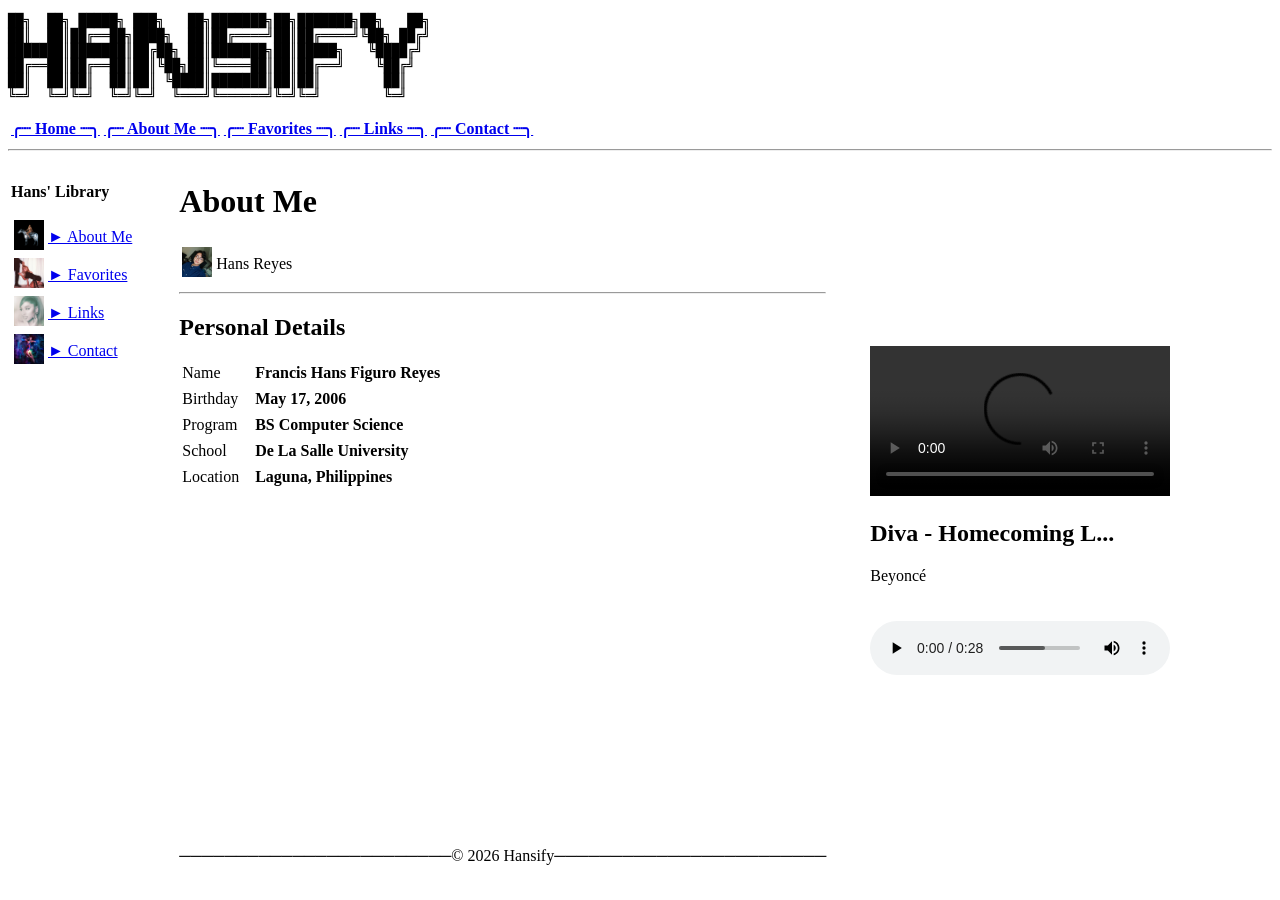
==== about.html @ 24eb2479 "ADDED: Everything" ====
<!doctype html>
<html lang="en">
  <head>
    <meta charset="UTF-8" />
    <meta name="viewport" content="width=device-width, initial-scale=1.0" />
    <title>Hansify - About</title>
  </head>
  <body>
    <!-- NAVIGATION -->
    <pre>
██╗  ██╗ █████╗ ███╗   ██╗███████╗██╗███████╗██╗   ██╗
██║  ██║██╔══██╗████╗  ██║██╔════╝██║██╔════╝╚██╗ ██╔╝
███████║███████║██╔██╗ ██║███████╗██║█████╗   ╚████╔╝
██╔══██║██╔══██║██║╚██╗██║╚════██║██║██╔══╝    ╚██╔╝
██║  ██║██║  ██║██║ ╚████║███████║██║██║        ██║
╚═╝  ╚═╝╚═╝  ╚═╝╚═╝  ╚═══╝╚══════╝╚═╝╚═╝        ╚═╝</pre>
    <nav>
        <table>
            <tr>
                <th><a href="index.html">╭┈ Home ┈╮</a></th>
                <th><a href="about.html">╭┈ About Me ┈╮</a></th>
                <th><a href="favorites.html">╭┈ Favorites ┈╮</a></th>
                <th><a href="links.html">╭┈ Links ┈╮</a></th>
                <th><a href="contact.html">╭┈ Contact ┈╮</a></th>
            </tr>
        </table>
    </nav>

    <hr>

    <table border="0">
        <!-- LEFT SIDE -->
        <td>
            <p><strong>Hans' Library</strong></p>

            <table>
                <tr>
                    <td><img src="images/aboutme.png" alt="About Me" width="30"></td>
                    <td><a href="about.html">► About Me</a></td>
                </tr>
                <tr>
                    <td><img src="images/favorites.png" alt="Favorites" width="30"></td>
                    <td><a href="favorites.html">► Favorites</a></td>
                </tr>
                <tr>
                    <td><img src="images/links.png" alt="Links" width="30"></td>
                    <td><a href="links.html">► Links</a></td>
                </tr>
                <tr>
                    <td><img src="images/contact.png" alt="Contact" width="30"></td>
                    <td><a href="contact.html">► Contact</a></td>
                </tr>
            </table><br><br><br><br><br><br><br><br><br><br><br><br><br><br><br><br><br><br><br><br><br><br><br><br><br><br><br><br>
        </td>

        <td></td>
        <td></td>
        <td></td>
        <td></td>
        <td></td>
        <td></td>
        <td></td>
        <td></td>
        <td></td>
        <td></td>

        <!-- CENTER CONTENT -->
        <td>
            <table> 
                <tr>
                    <h1>About Me</h1>
                </tr>
                <tr>
                    <td><img src="images/profile.jpg" alt="Hans Reyes" width="30"></td>
                    <td>Hans Reyes</td>
                </tr>
            </table>

            <hr>

            <h2>Personal Details</h2>
            <table border="0">
                <tr>
                    <td>Name</td>
                    <td></td>
                    <td></td>
                    <td></td>
                    <td><strong>Francis Hans Figuro Reyes</strong></td>
                </tr>
                <tr></tr>
                <tr></tr>
                <tr>
                    <td>Birthday</td>
                    <td></td>
                    <td></td>
                    <td></td>
                    <td><strong>May 17, 2006</strong></td>
                </tr>
                <tr></tr>
                <tr></tr>
                <tr>
                    <td>Program</td>
                    <td></td>
                    <td></td>
                    <td></td>
                    <td><strong>BS Computer Science</strong></td>
                </tr>
                <tr></tr>
                <tr></tr>
                <tr>
                    <td>School</td>
                    <td></td>
                    <td></td>
                    <td></td>
                    <td><strong>De La Salle University</strong></td>
                </tr>
                <tr></tr>
                <tr></tr>
                <tr>
                    <td>Location</td>
                    <td></td>
                    <td></td>
                    <td></td>
                    <td><strong>Laguna, Philippines</strong></td>
                </tr>
            </table><br><br><br><br><br><br><br><br><br><br><br><br><br><br><br><br><br><br><br>

            <footer>
                <p>────────────────────────&copy; 2026 Hansify────────────────────────</p>
            </footer>
        </td>

        <td></td>
        <td></td>
        <td></td>
        <td></td>
        <td></td>
        <td></td>
        <td></td>
        <td></td>
        <td></td>
        <td></td>

        <!-- RIGHT SIDE -->
        <td>
            <video height="auto" width="300" controls>
            <source src="video/diva.mp4" type="video/mp4">
            </video>

            <h2>Diva - Homecoming L...</h2>
            <span>Beyoncé</span><br><br><br>

            <audio controls>
            <source src="audio/tiktok.mp3" type="audio/mp3">
            </audio><br><br>
        </td>
    </table>
  </body>
</html>
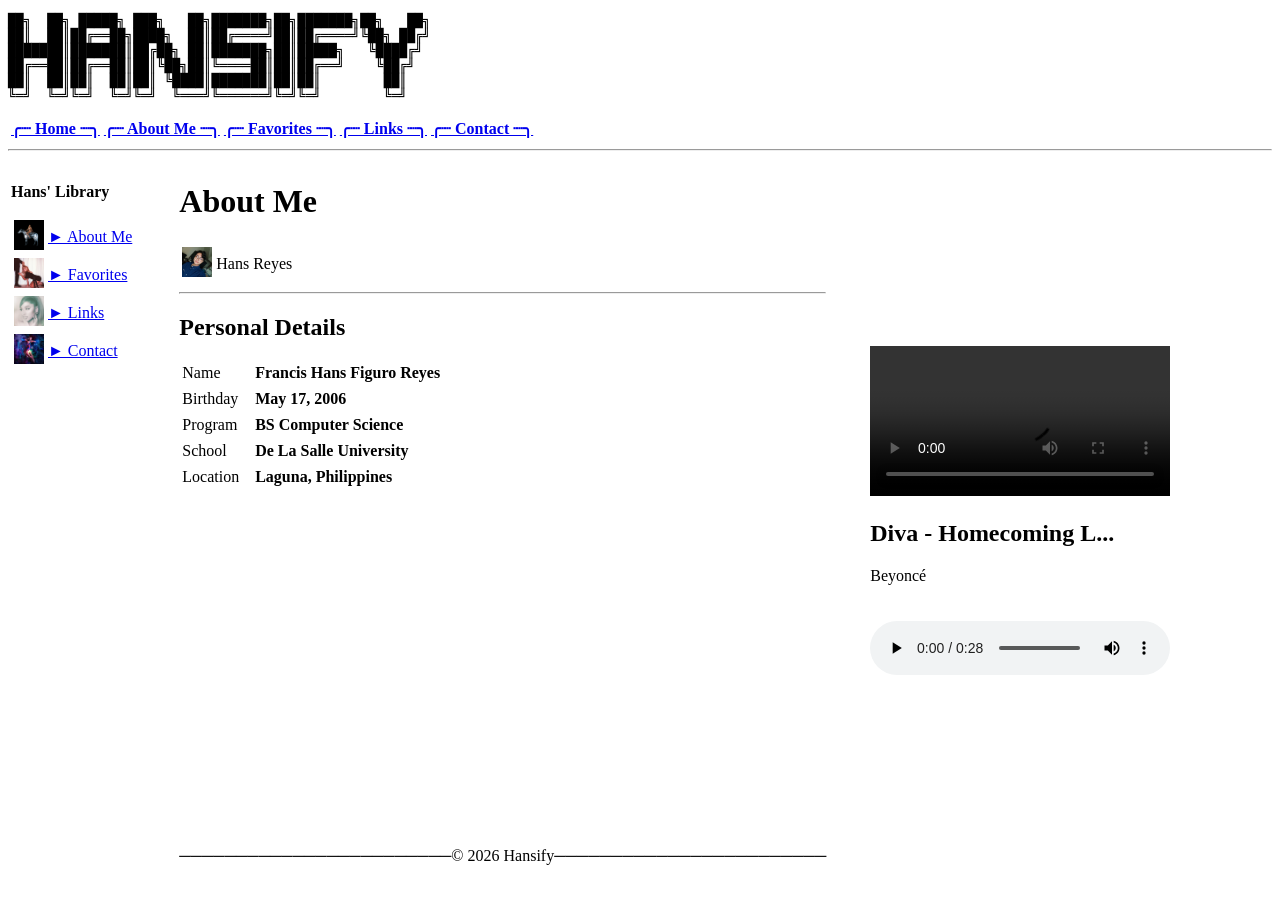
==== commit 9bdc85b7: "REMOVED: about-border" ====
--- a/about.html
+++ b/about.html
@@ -28,7 +28,7 @@
 
     <hr>
 
-    <table border="0">
+    <table>
         <!-- LEFT SIDE -->
         <td>
             <p><strong>Hans' Library</strong></p>
@@ -79,7 +79,7 @@
             <hr>
 
             <h2>Personal Details</h2>
-            <table border="0">
+            <table>
                 <tr>
                     <td>Name</td>
                     <td></td>
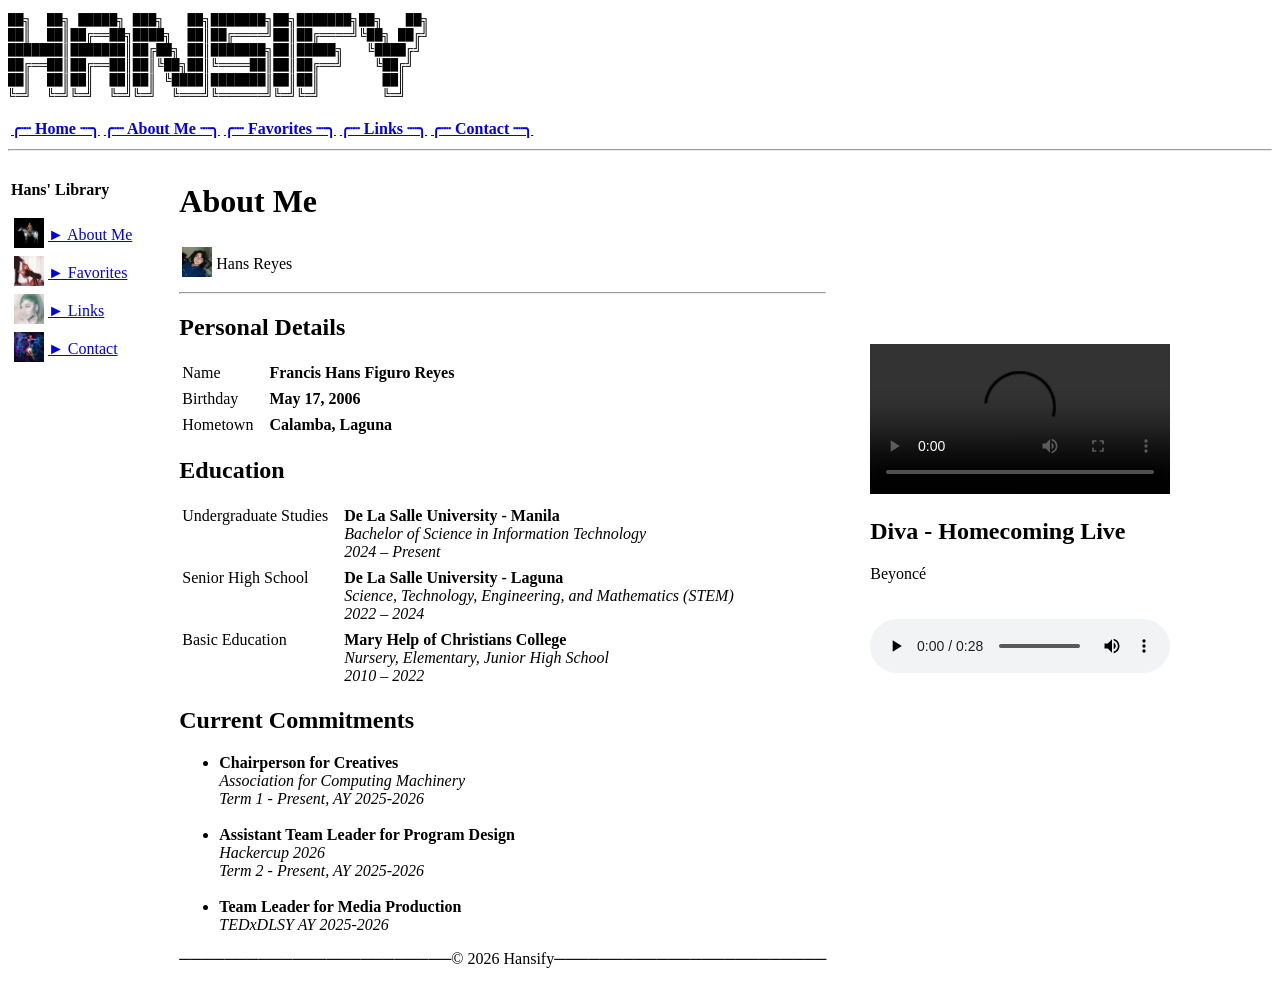
==== commit 184337de: "test" ====
--- a/about.html
+++ b/about.html
@@ -50,7 +50,7 @@
                     <td><img src="images/contact.png" alt="Contact" width="30"></td>
                     <td><a href="contact.html">► Contact</a></td>
                 </tr>
-            </table><br><br><br><br><br><br><br><br><br><br><br><br><br><br><br><br><br><br><br><br><br><br><br><br><br><br><br><br>
+            </table><br><br><br><br><br><br><br><br><br><br><br><br><br><br><br><br><br><br><br><br><br><br><br><br><br><br><br><br><br><br><br><br><br><br>
         </td>
 
         <td></td>
@@ -99,31 +99,68 @@
                 <tr></tr>
                 <tr></tr>
                 <tr>
-                    <td>Program</td>
+                    <td>Hometown</td>
                     <td></td>
                     <td></td>
                     <td></td>
-                    <td><strong>BS Computer Science</strong></td>
+                    <td><strong>Calamba, Laguna</strong></td>
+                </tr>
+            </table>
+            
+            <h2>Education</h2>
+            <table>
+                <tr>
+                    <td>Undergraduate Studies<br><br><br></td>
+                    <td></td>
+                    <td></td>
+                    <td></td>
+                    <td><strong>De La Salle University - Manila</strong><br>
+                        <em>Bachelor of Science in Information Technology<br>
+                        2024 – Present</em>
+                    </td>
                 </tr>
                 <tr></tr>
                 <tr></tr>
                 <tr>
-                    <td>School</td>
+                    <td>Senior High School<br><br><br></td>
                     <td></td>
                     <td></td>
                     <td></td>
-                    <td><strong>De La Salle University</strong></td>
+                    <td><strong>De La Salle University - Laguna</strong><br>
+                        <em>Science, Technology, Engineering, and Mathematics (STEM)<br>
+                        2022 – 2024</em>
+                    </td>
                 </tr>
                 <tr></tr>
                 <tr></tr>
                 <tr>
-                    <td>Location</td>
+                    <td>Basic Education<br><br><br></td>
                     <td></td>
                     <td></td>
                     <td></td>
-                    <td><strong>Laguna, Philippines</strong></td>
+                    <td><strong>Mary Help of Christians College</strong><br>
+                        <em>Nursery, Elementary, Junior High School<br>
+                        2010 – 2022</em>
+                    </td>
                 </tr>
-            </table><br><br><br><br><br><br><br><br><br><br><br><br><br><br><br><br><br><br><br>
+            </table>
+            
+            <h2>Current Commitments</h2>
+            <ul>
+                <li><strong>Chairperson for Creatives</strong><br>
+                    <em>Association for Computing Machinery</em><br>
+                    <em>Term 1 - Present, AY 2025-2026</em>
+                </li><br>
+
+                <li><strong>Assistant Team Leader for Program Design</strong><br>
+                    <em>Hackercup 2026</em><br>
+                    <em>Term 2 - Present, AY 2025-2026</em>
+                </li><br>
+                
+                <li><strong>Team Leader for Media Production</strong><br>
+                    <em>TEDxDLSY AY 2025-2026</em>
+                </li>
+            </ul>
 
             <footer>
                 <p>────────────────────────&copy; 2026 Hansify────────────────────────</p>
@@ -147,12 +184,12 @@
             <source src="video/diva.mp4" type="video/mp4">
             </video>
 
-            <h2>Diva - Homecoming L...</h2>
+            <h2>Diva - Homecoming Live</h2>
             <span>Beyoncé</span><br><br><br>
 
             <audio controls>
             <source src="audio/tiktok.mp3" type="audio/mp3">
-            </audio><br><br>
+            </audio><br><br><br><br><br><br><br><br>
         </td>
     </table>
   </body>
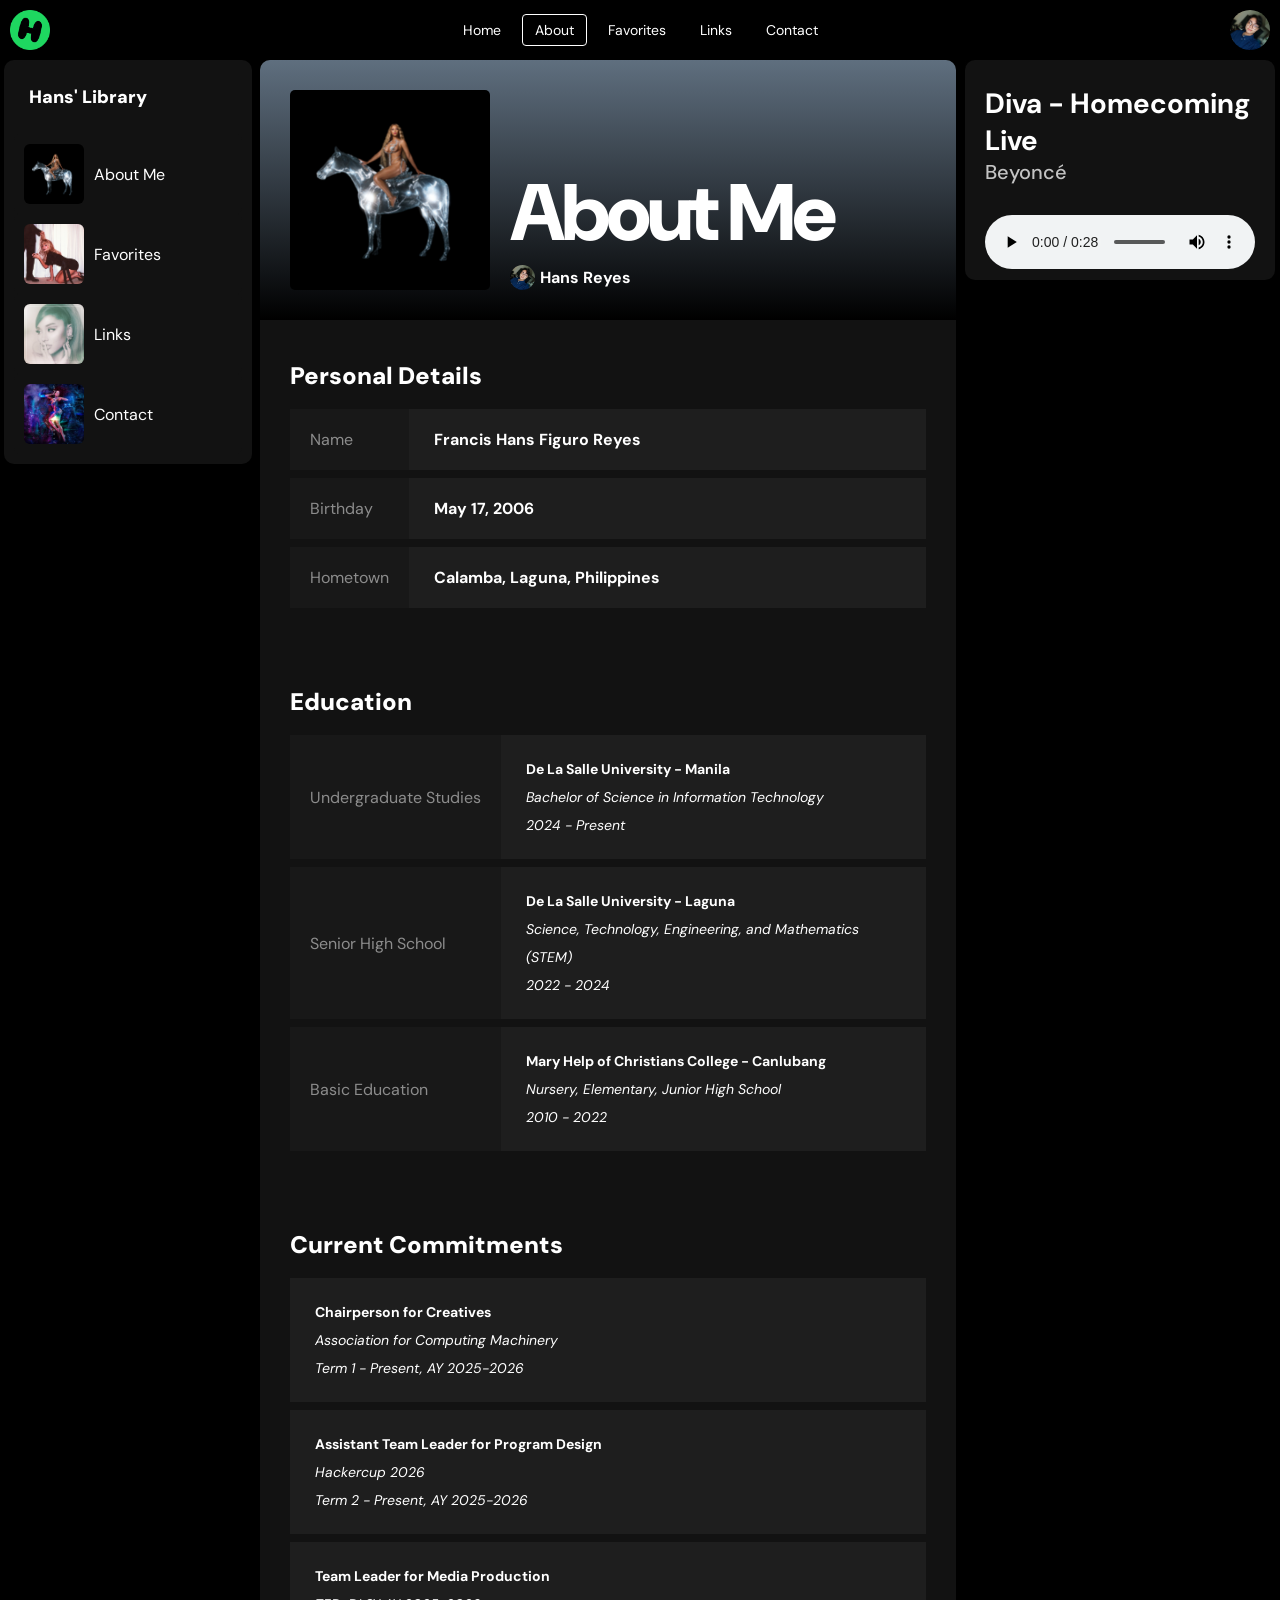
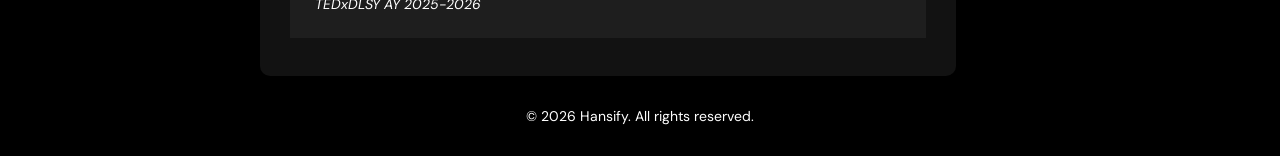
==== commit e61f0c4c: "ADDED: CSS Styling" ====
--- a/about.html
+++ b/about.html
@@ -1,196 +1,167 @@
 <!doctype html>
 <html lang="en">
-  <head>
-    <meta charset="UTF-8" />
-    <meta name="viewport" content="width=device-width, initial-scale=1.0" />
-    <title>Hansify - About</title>
-  </head>
-  <body>
-    <!-- NAVIGATION -->
-    <pre>
-██╗  ██╗ █████╗ ███╗   ██╗███████╗██╗███████╗██╗   ██╗
-██║  ██║██╔══██╗████╗  ██║██╔════╝██║██╔════╝╚██╗ ██╔╝
-███████║███████║██╔██╗ ██║███████╗██║█████╗   ╚████╔╝
-██╔══██║██╔══██║██║╚██╗██║╚════██║██║██╔══╝    ╚██╔╝
-██║  ██║██║  ██║██║ ╚████║███████║██║██║        ██║
-╚═╝  ╚═╝╚═╝  ╚═╝╚═╝  ╚═══╝╚══════╝╚═╝╚═╝        ╚═╝</pre>
-    <nav>
-        <table>
+<head>
+  <meta charset="UTF-8" />
+  <meta name="viewport" content="width=device-width, initial-scale=1.0" />
+  <title>Hansify - About</title>
+  <link rel="stylesheet" href="style.css">
+  <link href="https://fonts.googleapis.com/css2?family=DM+Sans:wght@300;400;500;900&display=swap" rel="stylesheet">
+</head>
+<body>
+  <div class="page-body">
+
+    <div class="header">
+      <div class="logo">
+        <img src="images/logo.png" alt="Hansify Logo">
+      </div>
+      <nav class="nav">
+        <a href="index.html">Home</a>
+        <a href="about.html" class="active">About</a>
+        <a href="favorites.html">Favorites</a>
+        <a href="links.html">Links</a>
+        <a href="contact.html">Contact</a>
+      </nav>
+      <div class="profile">
+        <img src="images/profile.jpg" alt="Hans Reyes">
+      </div>
+    </div>
+
+    <div class="menu">
+      <div class="menu-content">
+        <h3 class="menu-title">Hans' Library</h3>
+        <div class="menu-links">
+          <a class="menu-link" href="about.html">
+            <img src="images/aboutme.png" alt="About Me">
+            <span>About Me</span>
+          </a>
+          <a class="menu-link" href="favorites.html">
+            <img src="images/favorites.png" alt="Favorites">
+            <span>Favorites</span>
+          </a>
+          <a class="menu-link" href="links.html">
+            <img src="images/links.png" alt="Links">
+            <span>Links</span>
+          </a>
+          <a class="menu-link" href="contact.html">
+            <img src="images/contact.png" alt="Contact">
+            <span>Contact</span>
+          </a>
+        </div>
+      </div> 
+    </div>
+
+    <div class="main">
+      <div class="main-content">
+        <div class="main-title about-page">
+          <img src="images/aboutme.png" alt="Hans Reyes" class="main-title-img">
+          <div>
+            <h1>About Me</h1>
+            <div class="main-profile">
+              <img src="images/profile.jpg" alt="Hans Reyes">
+              <span>Hans Reyes</span>
+            </div>
+          </div>
+        </div>
+
+        <div class="main-body">
+          <h3>Personal Details</h3>
+          <table>
             <tr>
-                <th><a href="index.html">╭┈ Home ┈╮</a></th>
-                <th><a href="about.html">╭┈ About Me ┈╮</a></th>
-                <th><a href="favorites.html">╭┈ Favorites ┈╮</a></th>
-                <th><a href="links.html">╭┈ Links ┈╮</a></th>
-                <th><a href="contact.html">╭┈ Contact ┈╮</a></th>
+              <th>Name</th>
+              <td>Francis Hans Figuro Reyes</td>
             </tr>
-        </table>
-    </nav>
+            <tr>
+              <th>Birthday</th>
+              <td>May 17, 2006</td>
+            </tr>
+            <tr>
+              <th>Hometown</th>
+              <td>Calamba, Laguna, Philippines</td>
+            </tr>
+          </table>
+        </div>
 
-    <hr>
+        <div class="main-body">
+          <h3>Education</h3>
+          <table>
+            <tr>
+              <th>Undergraduate Studies</th>
+              <td><p>
+                De La Salle University - Manila<br>
+                <em>Bachelor of Science in Information Technology<br>
+                2024 - Present</em>
+              </p></td>
+            </tr>
+            <tr>
+              <th>Senior High School</th>
+              <td><p>
+                De La Salle University - Laguna<br>
+                <em>Science, Technology, Engineering, and Mathematics (STEM)<br>
+                2022 - 2024</em>
+              </p></td>
+            </tr>
+            <tr>
+              <th>Basic Education</th>
+              <td><p>
+                Mary Help of Christians College - Canlubang<br>
+                <em>Nursery, Elementary, Junior High School<br>
+                2010 - 2022</em>
+              </p></td>
+            </tr>
+          </table>
+        </div>
+        
+      <div class="main-body">
+          <h3>Current Commitments</h3>
+          <table>
+            <tr>
+              <td><p>
+                Chairperson for Creatives<br>
+                <em>Association for Computing Machinery<br>
+                Term 1 - Present, AY 2025-2026</em>
+                </p></td>
+            </tr>
+            <tr>
+              <td><p>
+                Assistant Team Leader for Program Design<br>
+                <em>Hackercup 2026<br>
+                Term 2 - Present, AY 2025-2026</em>
+              </p></td>
+            </tr>
+            <tr>
+              <td><p>
+                Team Leader for Media Production<br>
+                <em>TEDxDLSY AY 2025-2026</em>
+              </p></td>
+            </tr>
+          </table>
+        </div>
+        
+      </div>
+    </div>
 
-    <table>
-        <!-- LEFT SIDE -->
-        <td>
-            <p><strong>Hans' Library</strong></p>
+    <div class="player">
+      <div class="player-content">
+        <div class="video-container">
+          <video autoplay muted loop>
+            <source src="video/diva.mp4" type="video/mp4">
+          </video>
+          <div class="overlay"></div>
+          <div class="content">
+            <p>Diva - Homecoming Live</p>
+            <span>Beyoncé</span>
+          </div>
+        </div>
+        <div class="audio-container">
+          <audio controls>
+            <source src="audio/tiktok.mp3" type="audio/mp3">
+          </audio>
+        </div>
+      </div>
+    </div>
+    
+    <div class="footer">© 2026 Hansify. All rights reserved.</div>
 
-            <table>
-                <tr>
-                    <td><img src="images/aboutme.png" alt="About Me" width="30"></td>
-                    <td><a href="about.html">► About Me</a></td>
-                </tr>
-                <tr>
-                    <td><img src="images/favorites.png" alt="Favorites" width="30"></td>
-                    <td><a href="favorites.html">► Favorites</a></td>
-                </tr>
-                <tr>
-                    <td><img src="images/links.png" alt="Links" width="30"></td>
-                    <td><a href="links.html">► Links</a></td>
-                </tr>
-                <tr>
-                    <td><img src="images/contact.png" alt="Contact" width="30"></td>
-                    <td><a href="contact.html">► Contact</a></td>
-                </tr>
-            </table><br><br><br><br><br><br><br><br><br><br><br><br><br><br><br><br><br><br><br><br><br><br><br><br><br><br><br><br><br><br><br><br><br><br>
-        </td>
-
-        <td></td>
-        <td></td>
-        <td></td>
-        <td></td>
-        <td></td>
-        <td></td>
-        <td></td>
-        <td></td>
-        <td></td>
-        <td></td>
-
-        <!-- CENTER CONTENT -->
-        <td>
-            <table> 
-                <tr>
-                    <h1>About Me</h1>
-                </tr>
-                <tr>
-                    <td><img src="images/profile.jpg" alt="Hans Reyes" width="30"></td>
-                    <td>Hans Reyes</td>
-                </tr>
-            </table>
-
-            <hr>
-
-            <h2>Personal Details</h2>
-            <table>
-                <tr>
-                    <td>Name</td>
-                    <td></td>
-                    <td></td>
-                    <td></td>
-                    <td><strong>Francis Hans Figuro Reyes</strong></td>
-                </tr>
-                <tr></tr>
-                <tr></tr>
-                <tr>
-                    <td>Birthday</td>
-                    <td></td>
-                    <td></td>
-                    <td></td>
-                    <td><strong>May 17, 2006</strong></td>
-                </tr>
-                <tr></tr>
-                <tr></tr>
-                <tr>
-                    <td>Hometown</td>
-                    <td></td>
-                    <td></td>
-                    <td></td>
-                    <td><strong>Calamba, Laguna</strong></td>
-                </tr>
-            </table>
-            
-            <h2>Education</h2>
-            <table>
-                <tr>
-                    <td>Undergraduate Studies<br><br><br></td>
-                    <td></td>
-                    <td></td>
-                    <td></td>
-                    <td><strong>De La Salle University - Manila</strong><br>
-                        <em>Bachelor of Science in Information Technology<br>
-                        2024 – Present</em>
-                    </td>
-                </tr>
-                <tr></tr>
-                <tr></tr>
-                <tr>
-                    <td>Senior High School<br><br><br></td>
-                    <td></td>
-                    <td></td>
-                    <td></td>
-                    <td><strong>De La Salle University - Laguna</strong><br>
-                        <em>Science, Technology, Engineering, and Mathematics (STEM)<br>
-                        2022 – 2024</em>
-                    </td>
-                </tr>
-                <tr></tr>
-                <tr></tr>
-                <tr>
-                    <td>Basic Education<br><br><br></td>
-                    <td></td>
-                    <td></td>
-                    <td></td>
-                    <td><strong>Mary Help of Christians College</strong><br>
-                        <em>Nursery, Elementary, Junior High School<br>
-                        2010 – 2022</em>
-                    </td>
-                </tr>
-            </table>
-            
-            <h2>Current Commitments</h2>
-            <ul>
-                <li><strong>Chairperson for Creatives</strong><br>
-                    <em>Association for Computing Machinery</em><br>
-                    <em>Term 1 - Present, AY 2025-2026</em>
-                </li><br>
-
-                <li><strong>Assistant Team Leader for Program Design</strong><br>
-                    <em>Hackercup 2026</em><br>
-                    <em>Term 2 - Present, AY 2025-2026</em>
-                </li><br>
-                
-                <li><strong>Team Leader for Media Production</strong><br>
-                    <em>TEDxDLSY AY 2025-2026</em>
-                </li>
-            </ul>
-
-            <footer>
-                <p>────────────────────────&copy; 2026 Hansify────────────────────────</p>
-            </footer>
-        </td>
-
-        <td></td>
-        <td></td>
-        <td></td>
-        <td></td>
-        <td></td>
-        <td></td>
-        <td></td>
-        <td></td>
-        <td></td>
-        <td></td>
-
-        <!-- RIGHT SIDE -->
-        <td>
-            <video height="auto" width="300" controls>
-            <source src="video/diva.mp4" type="video/mp4">
-            </video>
-
-            <h2>Diva - Homecoming Live</h2>
-            <span>Beyoncé</span><br><br><br>
-
-            <audio controls>
-            <source src="audio/tiktok.mp3" type="audio/mp3">
-            </audio><br><br><br><br><br><br><br><br>
-        </td>
-    </table>
-  </body>
-</html>
+  </div>
+</body>
+</html>
--- a/style.css
+++ b/style.css
@@ -0,0 +1,473 @@
+* {
+    padding: 0;
+    margin: 0;
+    font-family: "DM Sans", sans-serif;
+    font-weight: normal;
+}
+
+.page-body {
+    display: grid;
+    min-height: 100vh;
+    grid-template-columns: 20% 55% 25%;
+    grid-template-rows: 60px 1fr 80px;
+    background-color: black;
+}
+
+/* ── HEADER ── */
+.header {
+    background-color: black;
+    grid-column: 1 / 4;
+    grid-row: 1 / 2;
+
+    display: grid;
+    grid-template-columns: 1fr auto 1fr;
+    align-items: center;
+    padding: 10px;
+}
+
+.logo {
+    justify-self: start;
+    display: flex;
+    width: 100%;
+    align-items: center;
+}
+
+.logo img {
+    display: block;
+    width: 40px;
+    height: 40px;
+    object-fit: contain;
+}
+
+.nav {
+    justify-self: center;
+    display: flex;
+    gap: 8px;
+}
+
+.nav a {
+    color: #fff;
+    text-decoration: none;
+    font-size: 14px;
+    padding: 6px 12px;
+    border-radius: 4px;
+    border: #000000 solid 1px;
+    transition: background 0.15s;
+}
+
+.nav a:hover,
+.nav a.active {
+    border: #fff solid 1px;
+}
+
+.profile {
+    justify-self: end;
+    width: 100%;
+    display: flex;
+    align-items: center;
+    justify-content: flex-end;
+}
+
+.profile img {
+    display: block;
+    width: 40px;
+    height: 40px;
+    border-radius: 50%;
+    object-fit: cover;
+}
+
+/* ── BODY COLUMNS ── */
+.page-body > div {
+    margin: 0;
+    display: flex;
+}
+
+/* ── MENU ── */
+.menu {
+    grid-column: 1 / 2;
+    grid-row: 2 / 3;
+    display: flex;
+    justify-content: flex-start;
+    align-items: center;
+    flex-direction: column;
+}
+
+.menu-content {
+    align-items: flex-start;
+    justify-content: flex-start;
+    padding: 5px;
+    width: 93%;
+    border-radius: 10px;
+    background-color: #121212;
+}
+
+.menu-title {
+    color: white;
+    font-size: 18px;
+    margin: 20px;
+    font-weight: 900;
+}
+
+.menu-links {
+    display: flex;
+    flex-direction: column;
+    padding: 5px;
+}
+
+.menu-link {
+    display: flex;
+    align-items: center;
+    justify-content: flex-start;
+    flex-direction: row;
+    color: white;
+    background-color: #121212;
+    padding: 10px;
+    text-decoration: none;
+    font-weight: bold;
+    border-radius: 6px;
+    transition: 0.15s;
+}
+
+.menu-link:hover {
+    background: rgba(255, 255, 255, 0.05);
+}
+
+.menu-link img {
+    width: 60px;
+    height: 60px;
+    border-radius: 6px;
+}
+
+.menu-link span {
+    margin-left: 10px;
+    text-align: left;
+    display: flex;
+    flex-direction: column; 
+}
+
+.menu-link span .menu-link-subtitle {
+    margin-left: 0px;
+    font-size: 14px;
+    color: rgba(255, 255, 255, 0.75);
+    font-weight: normal;
+}
+
+/* MAIN */
+.main {
+    grid-column: 2 / 3;
+    grid-row: 2 / 3;    
+    display: flex;
+    justify-content: center;
+}
+
+.main-content {
+    align-items: flex-start;
+    justify-content: center;
+    width: 99%;
+    border-radius: 10px;
+    background-color: #121212;
+}
+
+.main-title{
+    font-size: 40px;
+    color: #121212;
+    color: white;
+    border-radius: 10px 10px 0 0;
+    height: auto;
+    padding: 30px;
+    display: flex;
+    flex-direction: row;
+    justify-content: flex-start;
+    align-items: flex-end;
+}
+
+.main-title.index-page {
+    background-image: linear-gradient(to bottom, #dee3aa, #000000);
+}
+
+.main-title.about-page {
+    background-image: linear-gradient(to bottom, #5f6f7f, #000000);
+}
+
+.main-title.favorites-page {
+    background-image: linear-gradient(to bottom, #93654a, #000000);
+}
+
+.main-title.links-page {
+    background-image: linear-gradient(to bottom, #91bd9c, #000000);
+}
+
+.main-title.contact-page {
+    background-image: linear-gradient(to bottom, #412a5d, #000000);
+}
+
+.main-title h1 {
+    font-weight: 900;
+    letter-spacing: -0.05em;
+}
+
+.main-title span {
+    font-weight: bold;
+    letter-spacing: normal;
+}
+
+.main-title img {
+    height: 200px;
+    border-radius: 5px;
+    margin-right: 20px;
+}
+
+.main-profile {
+    display: flex;
+    align-items: center;
+    font-size: 16px;
+    font-weight: 900;
+}
+
+.main-profile img{
+    width: auto;
+    height: 25px;
+    border-radius: 100%;
+    margin-right: 5px;
+}
+
+.main-body {
+    padding: 30px;
+}
+
+.main-body h3 {
+    margin-top: 10px;
+    margin-bottom: 10px;
+    font-size: 24px;
+    color: white;
+    font-weight: 900;
+}
+
+.discography {
+    display: grid;
+    grid-template-columns: repeat(4, 1fr);
+    gap: 16px;
+}
+
+.disc-item {
+    display: flex;
+    flex-direction: column;
+    align-items: center;
+    gap: 8px;
+    text-decoration: none;
+    color: white;
+    transition: opacity 0.15s;
+    align-items: flex-start;
+}
+
+.disc-item span {
+    font-weight: bold;
+}
+
+.disc-item .disc-item-subtitle {
+    display: block;
+    font-size: 12px;
+    color: rgba(255, 255, 255, 0.75);
+    font-weight: normal;
+}
+
+.disc-item:hover {
+    opacity: 0.75;
+    text-decoration: none;
+}
+
+.disc-item img {
+    width: 100%;
+    aspect-ratio: 1;
+    object-fit: cover;
+    border-radius: 6px;
+}
+
+.main-body p {
+    color: white;
+    font-size: 14px;
+    margin-bottom: 0px;
+    border-radius: 5px;
+    line-height: 2;
+}
+
+.main-body table {
+    width: 100%;
+    margin-top: 10px;
+    color: white;
+    table-layout: auto;
+    border-collapse: separate;
+    border-spacing: 0 8px;
+}
+
+.main-body table th {
+    text-align: left;
+    vertical-align: middle;
+    padding: 10px 20px;
+    background: rgba(255, 255, 255, 0.025);
+    color: rgba(255, 255, 255, 0.5);
+    width: 1%;
+    white-space: nowrap;
+}
+
+.main-body table i {
+    font-size: 1.3rem;
+    vertical-align: middle;
+}
+
+.main-body td {
+    text-align: left;
+    font-weight: bold;
+    padding: 20px 25px;
+    background: rgba(255, 255, 255, 0.05);
+}
+
+.main-body td p {
+    color: white;
+    text-decoration: none;
+    font-weight: bold;
+}
+
+.main-body td a {
+    color: white;
+    text-decoration: none;
+    font-weight: bold;
+}
+
+.main-body td a:hover {
+    text-decoration: underline;
+}
+
+form {
+    display: flex;
+    flex-direction: column;
+    gap: 8px;
+    color: white;
+}
+
+form label {
+    font-size: 14px;
+    color: rgba(255, 255, 255, 0.8);
+}
+
+form input[type="text"],
+form input[type="email"],
+form textarea {
+    width: 100%;
+    padding: 8px 12px;
+    border-radius: 6px;
+    border: 1px solid #2a2a2a;
+    background: #1a1a1a;
+    color: white;
+    font-family: inherit;
+    font-size: 14px;
+    margin-bottom: 20px;
+}
+
+form input[type="radio"] {
+    margin-bottom: 20px;
+}
+
+form button[type="submit"] {
+    align-self: flex-start;
+    padding: 8px 20px;
+    border-radius: 6px;
+    border: none;
+    background: #ffffff;
+    color: #121212;
+    font-weight: bold;
+    cursor: pointer;
+    transition: opacity 0.15s;
+    margin: auto;
+}
+
+form button[type="submit"]:hover {
+    opacity: 0.85;
+}
+
+.radio-group {
+    display: flex;
+    gap: 16px;
+}
+
+/* PLAYER */
+.player {
+    grid-column: 3 / 4;
+    grid-row: 2 / 3;
+    display: flex;
+    justify-content: flex-start;
+    align-items: center;
+    flex-direction: column;
+}
+
+.player-content {
+    align-items: flex-start;
+    justify-content: center;
+    padding: 0px;
+    width: 97%;
+    border-radius: 10px;
+    background-color: #121212;
+}
+
+.video-container {
+    position: relative;
+    width: 100%;
+}
+
+.video-container video {
+    width: 100%;
+    height: 100%;
+    border-radius: 10px;
+    object-fit: cover;
+    display: block;
+}
+
+.overlay {
+    position: absolute;
+    inset: 0;
+    background-image: linear-gradient(to top, #121212, rgba(0, 0, 0, 0));
+}
+
+.content {
+    position: absolute;
+    inset: 0;
+    display: flex;
+    flex-direction: column;
+    justify-content: flex-end;
+    align-items: flex-start;
+    padding: 30px 20px;
+    color: white;
+    text-align: left;
+    z-index: 2;
+}
+
+.content p {
+    font-size: 28px;
+    font-weight: bold;
+}
+
+.content span {
+    font-size: 20px;
+    font-weight: 500;
+    color: rgba(255, 255, 255, 0.75);
+}
+
+.audio-container {
+  padding: 0px 20px;
+  margin-bottom: 2%;
+}
+
+.audio-container audio {
+  width: 100%;
+}
+
+/* FOOTER */
+.footer {
+    background-color: #000000;
+    grid-column: 1 / 4;
+    grid-row: 3 / 4;
+    justify-content: center;
+    align-items: center;
+    font-size: 14px;
+    color: white;
+}
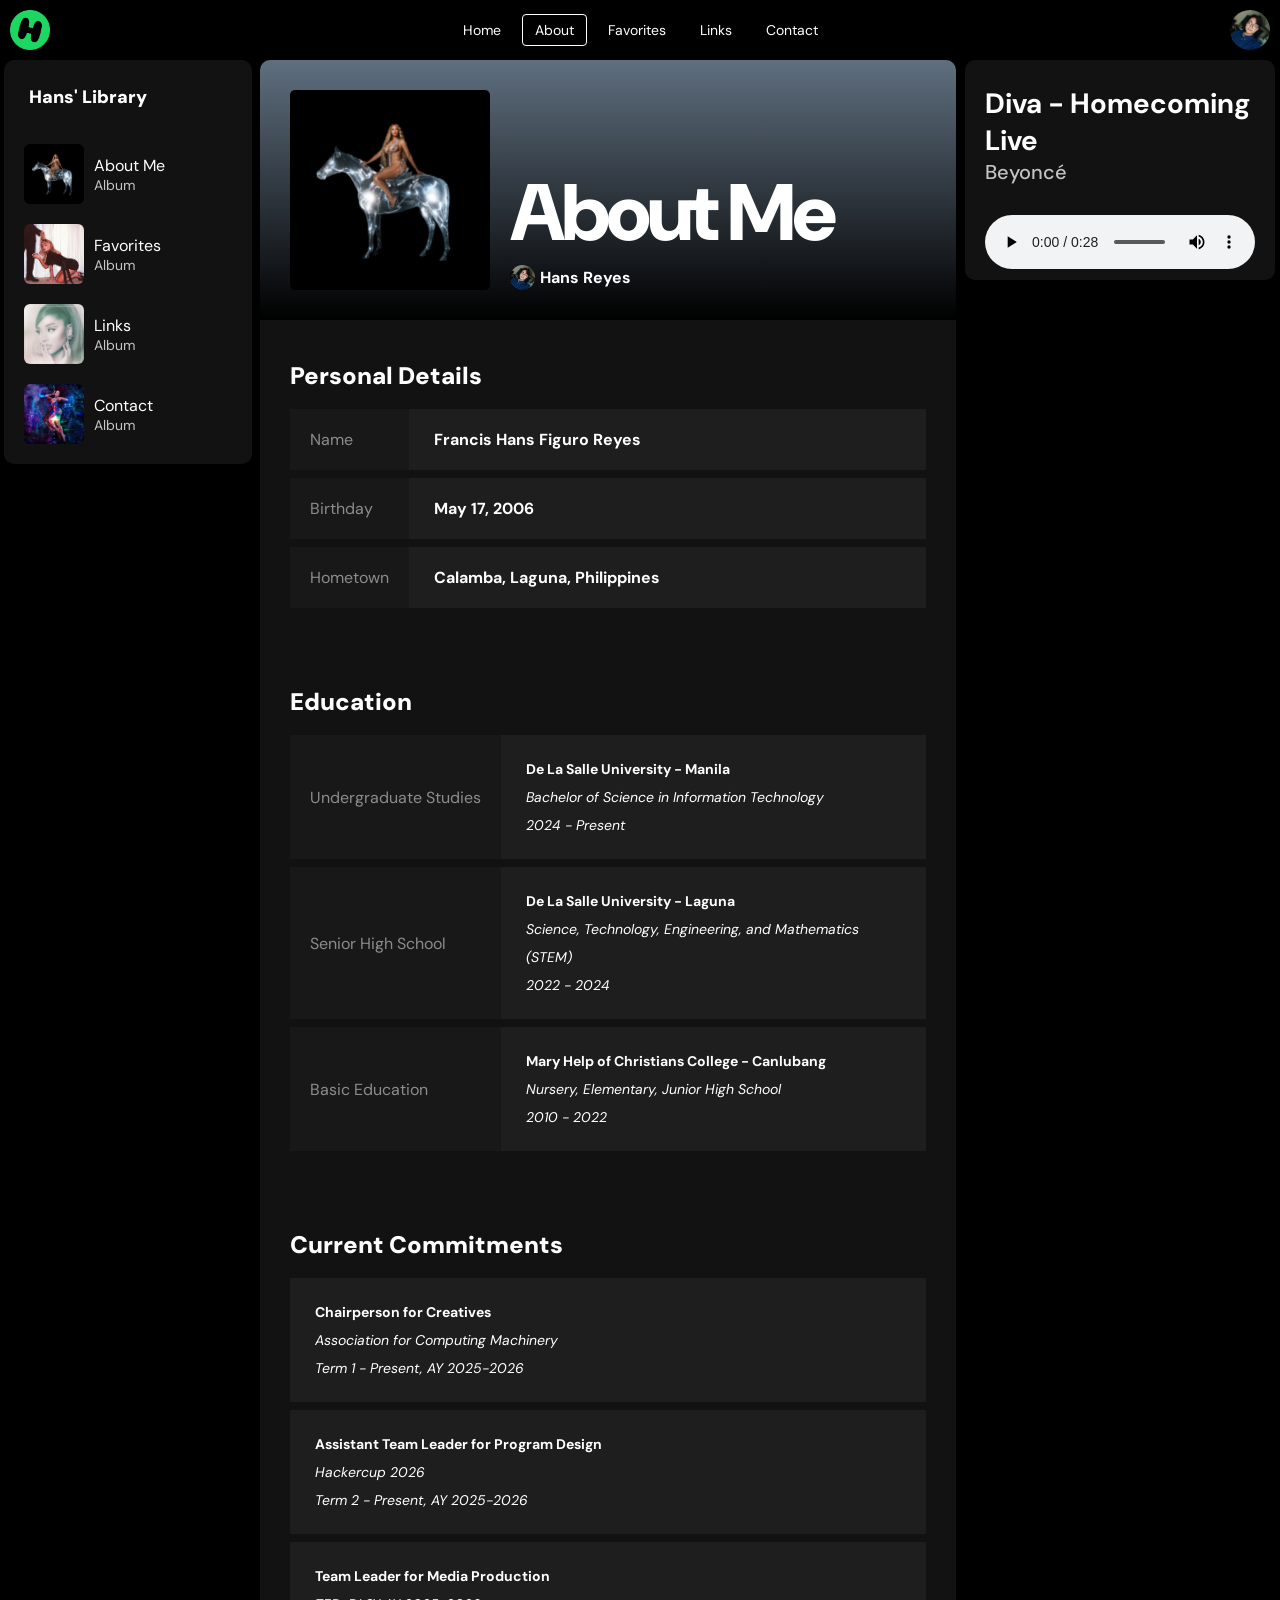
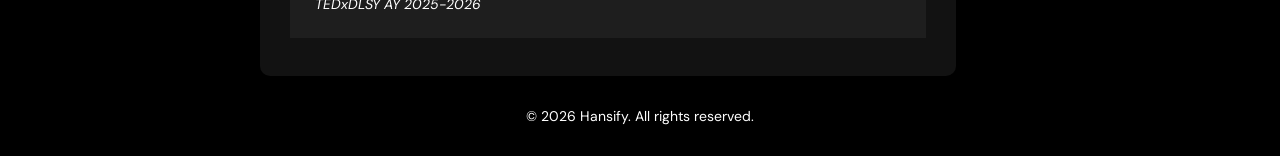
==== commit d4548f19: "ADDED: CSS Styling" ====
--- a/about.html
+++ b/about.html
@@ -32,22 +32,22 @@
         <div class="menu-links">
           <a class="menu-link" href="about.html">
             <img src="images/aboutme.png" alt="About Me">
-            <span>About Me</span>
-          </a>
+            <span>About Me<span class="menu-link-subtitle">Album</span></span>
+            </a>
           <a class="menu-link" href="favorites.html">
             <img src="images/favorites.png" alt="Favorites">
-            <span>Favorites</span>
+            <span>Favorites<span class="menu-link-subtitle">Album</span></span>
           </a>
           <a class="menu-link" href="links.html">
             <img src="images/links.png" alt="Links">
-            <span>Links</span>
+            <span>Links<span class="menu-link-subtitle">Album</span></span>
           </a>
           <a class="menu-link" href="contact.html">
             <img src="images/contact.png" alt="Contact">
-            <span>Contact</span>
+            <span>Contact<span class="menu-link-subtitle">Album</span></span>
           </a>
         </div>
-      </div> 
+      </div>
     </div>
 
     <div class="main">
